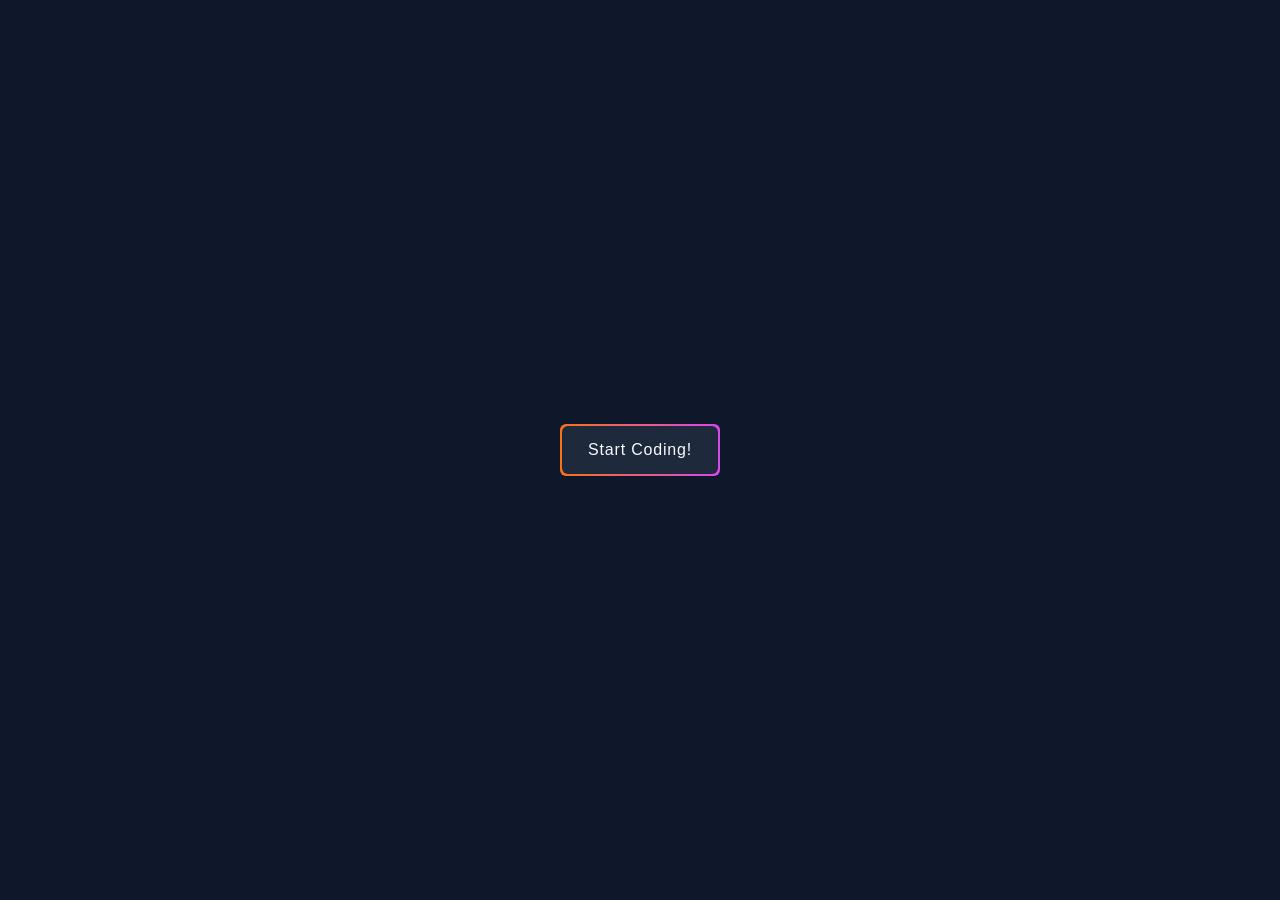
==== challenge-02/index.html @ 614b496f "feat" style button with gradient border hover effects" ====
<!DOCTYPE html>
<html lang="en">
<head>
    <meta charset="UTF-8">
    <meta name="viewport" content="width=device-width, initial-scale=1.0">
    <title>Challenge 2</title>
    <link rel="stylesheet" href="./style.css">
</head>
<body>

    <main class="page">
        <div class="button-border">
            <button class="coding-btn">Start Coding!</button>
        </div>
    </main>


    <script src="./script.js"></script>
</body>
</html>
---- challenge-02/style.css ----
:root {
  --bg: #0f172a; /* main background */
  --surface: #1e293b; /* cards / buttons */
  --text: #f8fafc; /* main text */
  --muted: #cbd5e1; /* secondary text */
  --accent: #8b5cf6; /* accent color */
  --border: rgba(148, 163, 184, 0.2);

  --radius: 6px;
}

*,
*::before,
*::after {
  box-sizing: border-box;
}

body {
  margin: 0;
  font-family: system-ui, sans-serif;
  background-color: var(--bg);
  color: var(--text);
}

.page {
  min-height: 100vh;
  display: grid;
  place-items: center;
}

.coding-btn {
  background: var(--surface);
  color: var(--text);
  border: 1px solid transparent;
  padding: 0.9rem 1.6rem;
  font-size: 1rem;
  letter-spacing: 0.05em;
  cursor: pointer;
  border-radius: var(--radius);
  transition: all 0.2s ease;
}

.coding-btn:hover {
  border-color: var(--accent);
  box-shadow: 0 0 12px rgba(139, 92, 246, 0.4);
  transform: translateY(-2px);
}

.coding-btn:active {
  transform: translateY(0);
}

.coding-btn:focus-visible {
  outline: 2px solid var(--accent);
  outline-offset: 3px;
}

.button-border {
  background: linear-gradient(90deg, #f97316, #d946ef);
  padding: 2px;
  display: inline-block;
  border-radius: 6px;
  transition: transform 0.2s ease;
}

.button-border:hover {
  transform: scale(1.05);
  box-shadow: 0 0 20px rgba(217, 70, 239, 0.5);
}
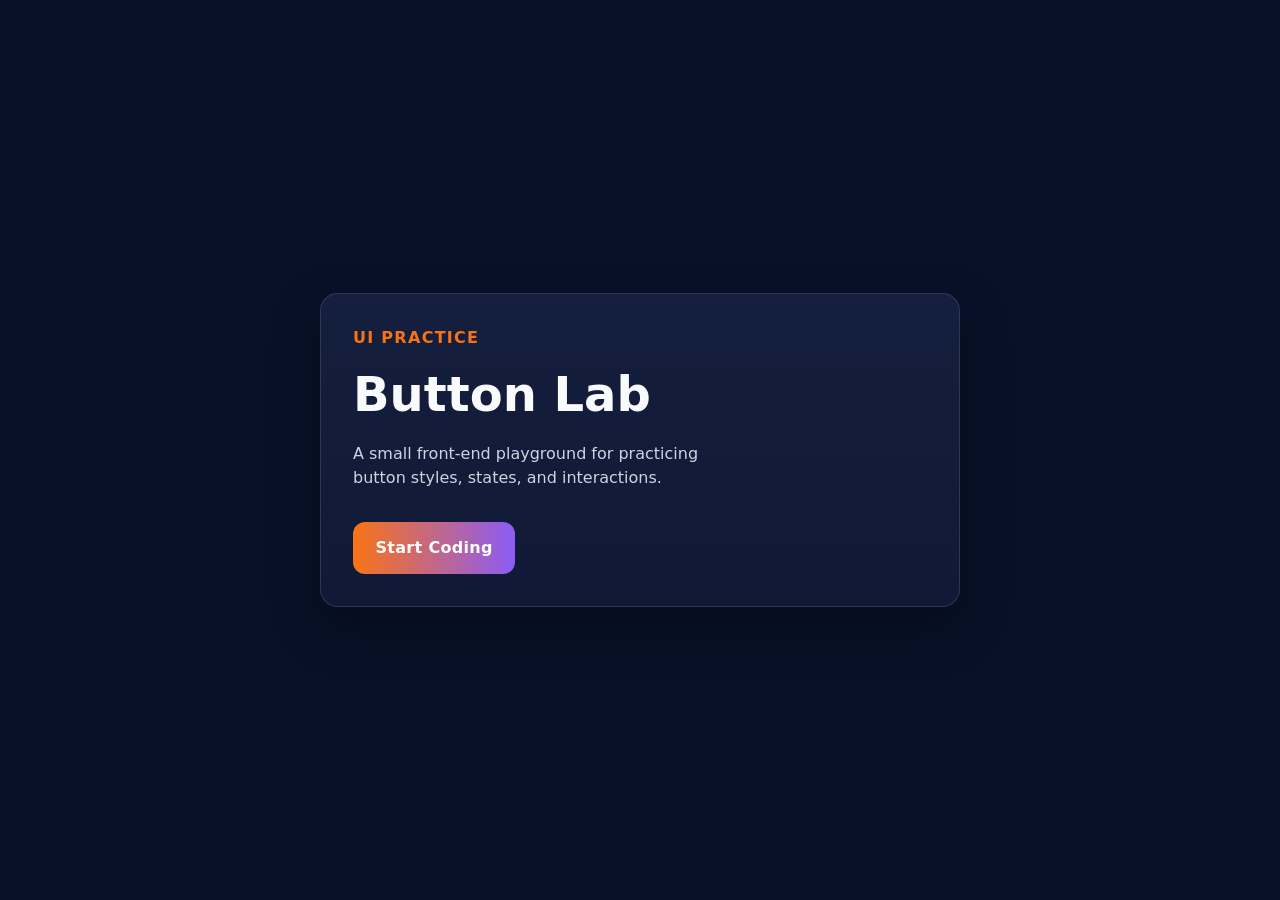
==== commit fd508824: "feat: Build Button Lab layout and base button" ====
--- a/challenge-02/index.html
+++ b/challenge-02/index.html
@@ -9,10 +9,24 @@
 <body>
 
     <main class="page">
+        <section class="button-lab">
+            <p class="eyebrow">UI Practice</p>
+            <h1>Button Lab</h1>
+            <p class="intro">
+                A small front-end playground for practicing button styles, states, and interactions.
+            </p>
+
+            <div class="button-row">
+                <button class="btn btn-primary">Start Coding</button>
+            </div>
+        </section>
+    </main>
+
+    <!-- <main class="page">
         <div class="button-border">
             <button class="coding-btn">Start Coding!</button>
         </div>
-    </main>
+    </main> -->
 
 
     <script src="./script.js"></script>
--- a/challenge-02/style.css
+++ b/challenge-02/style.css
@@ -1,12 +1,15 @@
 :root {
-  --bg: #0f172a; /* main background */
-  --surface: #1e293b; /* cards / buttons */
-  --text: #f8fafc; /* main text */
-  --muted: #cbd5e1; /* secondary text */
-  --accent: #8b5cf6; /* accent color */
+  --bg: #081128;
+  --surface: #101a36;
+  --surface-2: #16203f;
+  --text: #f8fafc;
+  --muted: #cbd5e1;
+  --accent: #8b5cf6;
+  --accent-2: #f97316;
   --border: rgba(148, 163, 184, 0.2);
 
-  --radius: 6px;
+  --radius: 18px;
+  --container: 40rem;
 }
 
 *,
@@ -18,52 +21,72 @@
 body {
   margin: 0;
   font-family: system-ui, sans-serif;
-  background-color: var(--bg);
+  line-height: 1.5;
+  background: var(--bg);
   color: var(--text);
+}
+
+button {
+  font: inherit;
 }
 
 .page {
   min-height: 100vh;
   display: grid;
   place-items: center;
+  padding: 1.5rem;
 }
 
-.coding-btn {
-  background: var(--surface);
-  color: var(--text);
-  border: 1px solid transparent;
-  padding: 0.9rem 1.6rem;
-  font-size: 1rem;
-  letter-spacing: 0.05em;
-  cursor: pointer;
+.button-lab {
+  width: min(100%, var(--container));
+  background: linear-gradient(
+    180deg,
+    rgba(22, 32, 63, 0.95),
+    rgba(16, 26, 54, 0.98)
+  );
+  border: 1px solid var(--border);
   border-radius: var(--radius);
-  transition: all 0.2s ease;
+  padding: 2rem;
+  box-shadow: 0 20px 50px rgba(0, 0, 0, 0.35);
 }
 
-.coding-btn:hover {
-  border-color: var(--accent);
-  box-shadow: 0 0 12px rgba(139, 92, 246, 0.4);
-  transform: translateY(-2px);
+.eyebrow {
+  margin: 0 0 0.5rem;
+  color: var(--accent-2);
+  font-size: 0.875;
+  font-weight: 700;
+  letter-spacing: 0.08em;
+  text-transform: uppercase;
 }
 
-.coding-btn:active {
-  transform: translateY(0);
+h1 {
+  margin: 0;
+  font-size: clamp(2rem, 5vw, 3rem);
 }
 
-.coding-btn:focus-visible {
-  outline: 2px solid var(--accent);
-  outline-offset: 3px;
+.intro {
+  margin: 0.75rem 0 0;
+  max-width: 38ch;
+  color: var(--muted);
 }
 
-.button-border {
-  background: linear-gradient(90deg, #f97316, #d946ef);
-  padding: 2px;
-  display: inline-block;
-  border-radius: 6px;
-  transition: transform 0.2s ease;
+.button-row {
+  margin-top: 2rem;
+  display: flex;
+  flex-wrap: wrap;
+  gap: 1rem;
 }
 
-.button-border:hover {
-  transform: scale(1.05);
-  box-shadow: 0 0 20px rgba(217, 70, 239, 0.5);
+.btn {
+  border: none;
+  border-radius: 12px;
+  padding: 0.9rem 1.4rem;
+  font-weight: 700;
+  letter-spacing: 0.02em;
+  cursor: pointer;
 }
+
+.btn-primary {
+  background: linear-gradient(90deg, var(--accent-2), var(--accent));
+  color: white;
+}
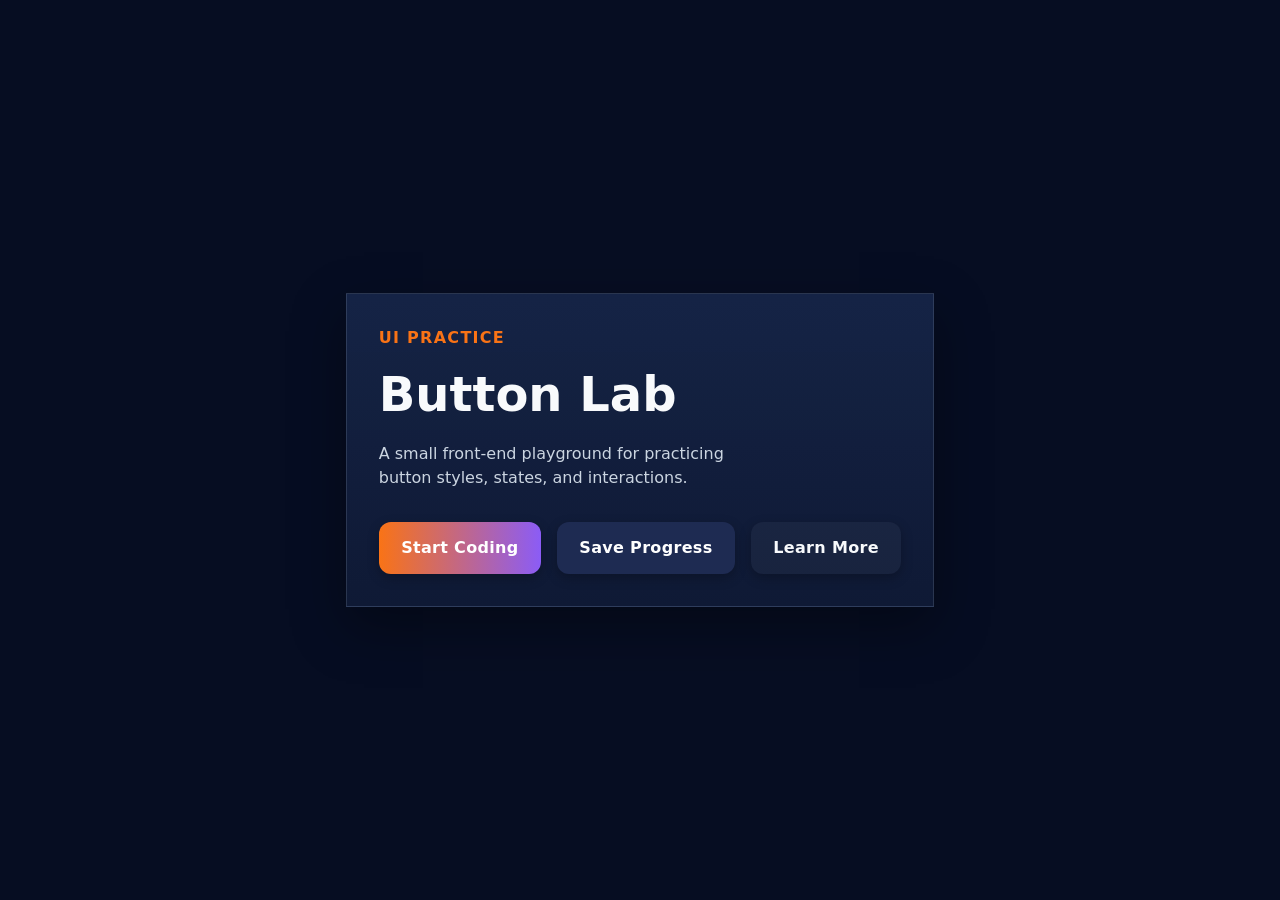
==== commit b7f02ac0: "style: refine button colors and contrast" ====
--- a/challenge-02/index.html
+++ b/challenge-02/index.html
@@ -18,6 +18,8 @@
 
             <div class="button-row">
                 <button class="btn btn-primary">Start Coding</button>
+                <button class="btn btn-secondary">Save Progress</button>
+                <button class="btn btn-ghost">Learn More</button>
             </div>
         </section>
     </main>
--- a/challenge-02/style.css
+++ b/challenge-02/style.css
@@ -1,15 +1,15 @@
 :root {
-  --bg: #081128;
-  --surface: #101a36;
-  --surface-2: #16203f;
+  --bg: #060d22; /* darker */
+  --surface: #0f1a35; /* slightly lighter */
+  --surface-2: #162447; /* even lighter for buttons */
+
   --text: #f8fafc;
   --muted: #cbd5e1;
+
   --accent: #8b5cf6;
   --accent-2: #f97316;
+
   --border: rgba(148, 163, 184, 0.2);
-
-  --radius: 18px;
-  --container: 40rem;
 }
 
 *,
@@ -41,8 +41,8 @@
   width: min(100%, var(--container));
   background: linear-gradient(
     180deg,
-    rgba(22, 32, 63, 0.95),
-    rgba(16, 26, 54, 0.98)
+    rgba(22, 36, 71, 0.95),
+    rgba(15, 26, 53, 0.98)
   );
   border: 1px solid var(--border);
   border-radius: var(--radius);
@@ -84,9 +84,26 @@
   font-weight: 700;
   letter-spacing: 0.02em;
   cursor: pointer;
+  box-shadow: 0 4px 12px rgba(0, 0, 0, 0.25);
 }
 
 .btn-primary {
   background: linear-gradient(90deg, var(--accent-2), var(--accent));
-  color: white;
-}+  color: #fff;
+}
+
+.btn-secondary {
+  background: #1e2b52;
+  color: #fff;
+  border-color: rgba(148, 163, 184, 0.25);
+}
+
+.btn-ghost {
+  background: rgba(255, 255, 255, 0.04);
+  color: var(--text);
+  border-color: rgba(148, 163, 184, 0.2);
+}
+
+.btn:hover {
+  transform: translateY(-1px);
+}
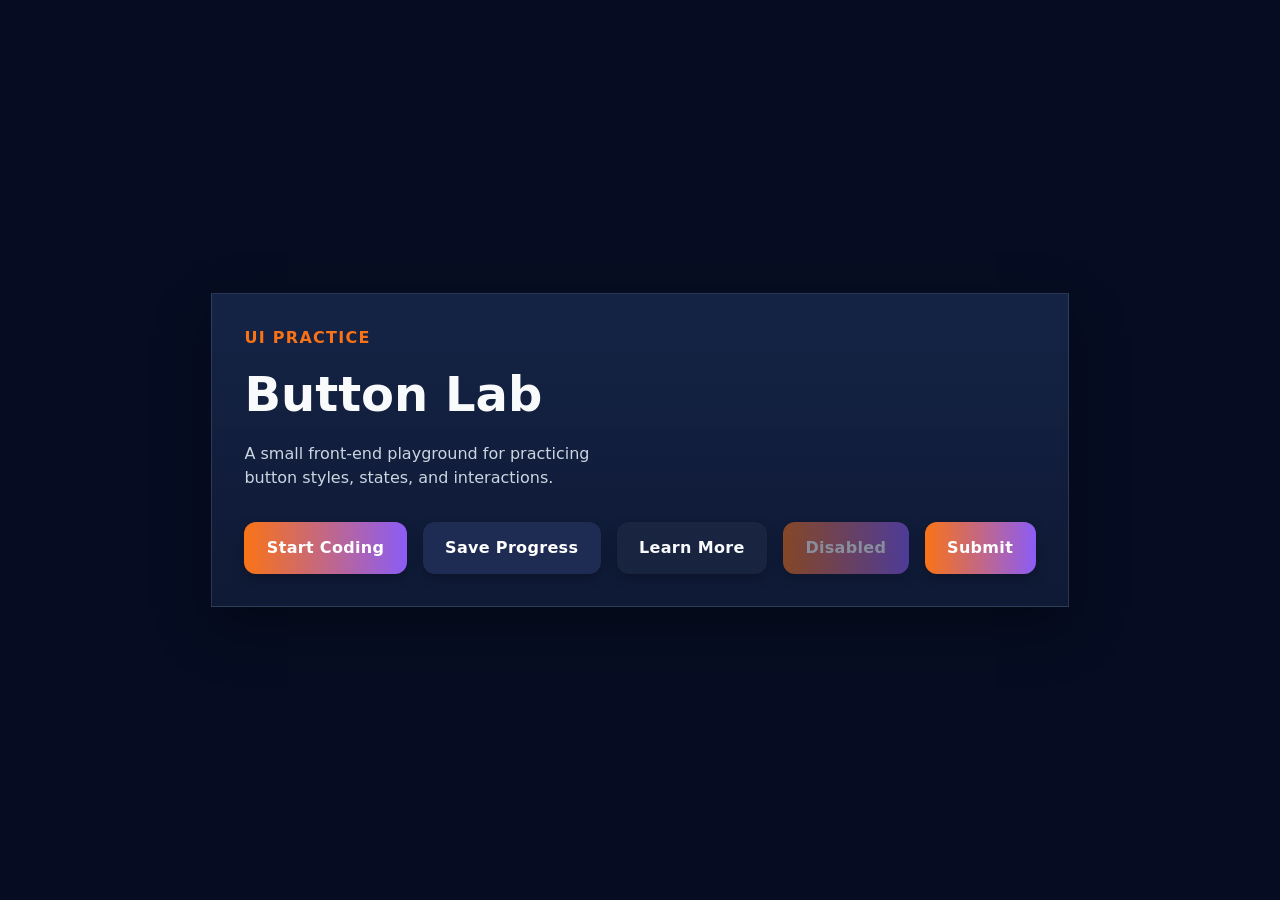
==== commit a1581e70: "feat: add disabled and loading button states" ====
--- a/challenge-02/index.html
+++ b/challenge-02/index.html
@@ -1,36 +1,32 @@
-<!DOCTYPE html>
+<!doctype html>
 <html lang="en">
-<head>
-    <meta charset="UTF-8">
-    <meta name="viewport" content="width=device-width, initial-scale=1.0">
+  <head>
+    <meta charset="UTF-8" />
+    <meta name="viewport" content="width=device-width, initial-scale=1.0" />
     <title>Challenge 2</title>
-    <link rel="stylesheet" href="./style.css">
-</head>
-<body>
+    <link rel="stylesheet" href="./style.css" />
+  </head>
+  <body>
+    <main class="page">
+      <section class="button-lab">
+        <p class="eyebrow">UI Practice</p>
+        <h1>Button Lab</h1>
+        <p class="intro">
+          A small front-end playground for practicing button styles, states, and
+          interactions.
+        </p>
 
-    <main class="page">
-        <section class="button-lab">
-            <p class="eyebrow">UI Practice</p>
-            <h1>Button Lab</h1>
-            <p class="intro">
-                A small front-end playground for practicing button styles, states, and interactions.
-            </p>
+        <div class="button-row">
+          <button class="btn btn-primary">Start Coding</button>
+          <button class="btn btn-secondary">Save Progress</button>
+          <button class="btn btn-ghost">Learn More</button>
 
-            <div class="button-row">
-                <button class="btn btn-primary">Start Coding</button>
-                <button class="btn btn-secondary">Save Progress</button>
-                <button class="btn btn-ghost">Learn More</button>
-            </div>
-        </section>
+          <button class="btn btn-primary" disabled>Disabled</button>
+          <button class="btn btn-primary" id="loadBtn">Submit</button>
+        </div>
+      </section>
     </main>
 
-    <!-- <main class="page">
-        <div class="button-border">
-            <button class="coding-btn">Start Coding!</button>
-        </div>
-    </main> -->
-
-
     <script src="./script.js"></script>
-</body>
-</html>+  </body>
+</html>
--- a/challenge-02/style.css
+++ b/challenge-02/style.css
@@ -92,10 +92,18 @@
   color: #fff;
 }
 
+.btn-primary:hover {
+  filter: brightness(1.06);
+}
+
 .btn-secondary {
   background: #1e2b52;
   color: #fff;
   border-color: rgba(148, 163, 184, 0.25);
+}
+
+.btn-secondary:hover {
+  background: #243663;
 }
 
 .btn-ghost {
@@ -104,6 +112,30 @@
   border-color: rgba(148, 163, 184, 0.2);
 }
 
+.btn-ghost:hover {
+  background: rgba(255, 255, 255, 0.08);
+}
+
 .btn:hover {
   transform: translateY(-1px);
 }
+
+.btn:active {
+  transform: translateY(0);
+}
+
+.btn:focus-visible {
+  outline: 3px solid rgba(249, 115, 22, 0.45);
+  outline-offset: 3px;
+}
+
+.btn:disabled {
+  opacity: 0.5;
+  cursor: not-allowed;
+  transform: none;
+}
+
+.btn.loading {
+  opacity: 0.7;
+  cursor: wait;
+}
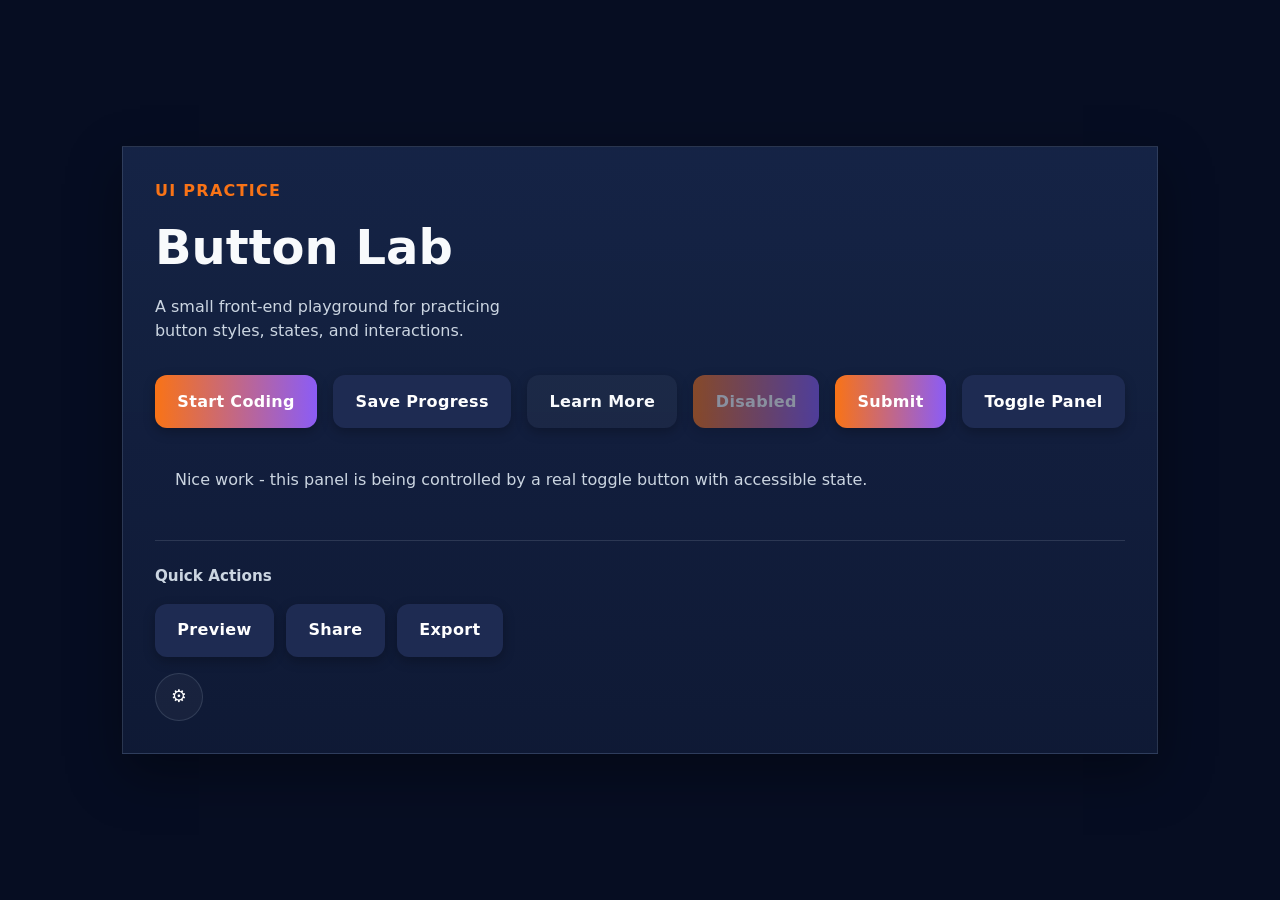
==== commit f1a62004: "feat: add button group and accessible icon button" ====
--- a/challenge-02/index.html
+++ b/challenge-02/index.html
@@ -17,12 +17,34 @@
         </p>
 
         <div class="button-row">
-          <button class="btn btn-primary">Start Coding</button>
+          <button class="btn btn-primary" id="code-btn">Start Coding</button>
           <button class="btn btn-secondary">Save Progress</button>
           <button class="btn btn-ghost">Learn More</button>
 
           <button class="btn btn-primary" disabled>Disabled</button>
-          <button class="btn btn-primary" id="loadBtn">Submit</button>
+          <button class="btn btn-primary" id="load-btn">Submit</button>
+          <button class="btn btn-secondary" id="toggleBtn" aria-pressed="false">
+            Toggle Panel
+          </button>
+        </div>
+
+        <div class="info-panel" id="infoPanel">
+          <p>
+            Nice work - this panel is being controlled by a real toggle button
+            with accessible state.
+          </p>
+        </div>
+
+        <div class="button-group-demo">
+            <p class="group-label">Quick Actions</p>
+
+            <div class="button-group">
+                <button class="btn btn-secondary">Preview</button>
+                <button class="btn btn-secondary">Share</button>
+                <button class="btn btn-secondary">Export</button>
+            </div>
+
+            <button class="icon-btn" aria-label="Open settings">⚙️</button>
         </div>
       </section>
     </main>
--- a/challenge-02/style.css
+++ b/challenge-02/style.css
@@ -139,3 +139,69 @@
   opacity: 0.7;
   cursor: wait;
 }
+
+.info-panel {
+  margin-top: 1.5rem;
+  padding: 1rem 1.25rem;
+  background: 1px solid var(--border);
+  border-radius: 14px;
+  color: var(--muted);
+}
+
+.info-panel p {
+  margin: 0;
+}
+
+.btn[aria-pressed='true'] {
+  background: #243663;
+  border-color: rgba(148, 163, 184, 0.35);
+  color: #fff;
+}
+
+.button-group-demo {
+  margin-top: 2rem;
+  padding-top: 1.5rem;
+  border-top: 1px solid var(--border);
+}
+
+.group-label {
+  margin: 0 0 1rem;
+  color: var(--muted);
+  font-size: 0.95rem;
+  font-weight: 600;
+}
+
+.button-group {
+  display: flex;
+  flex-wrap: wrap;
+  gap: 0.75rem;
+}
+
+.icon-btn {
+  margin-top: 1rem;
+  width: 3rem;
+  aspect-ratio: 1;
+  border: 1px solid var(--border);
+  border-radius: 50%;
+  background: rgba(255, 255, 255, 0.04);
+  color: #fff;
+  font: inherit;
+  font-size: 1.1rem;
+  cursor: pointer;
+  transition: background-color 0.2s ease, transform 0.2s ease,
+    border-color 0.2s ease;
+}
+
+.icon-btn:hover {
+  background: rgba(255, 255, 255, 0.08);
+  transform: translateY(-2px);
+}
+
+.icon-btn:active {
+  transform: translateY(0);
+}
+
+.icon-btn:focus-visible {
+  outline: 3px solid rgba(249, 115, 22, 0.45);
+  outline-offset: 3px;
+}
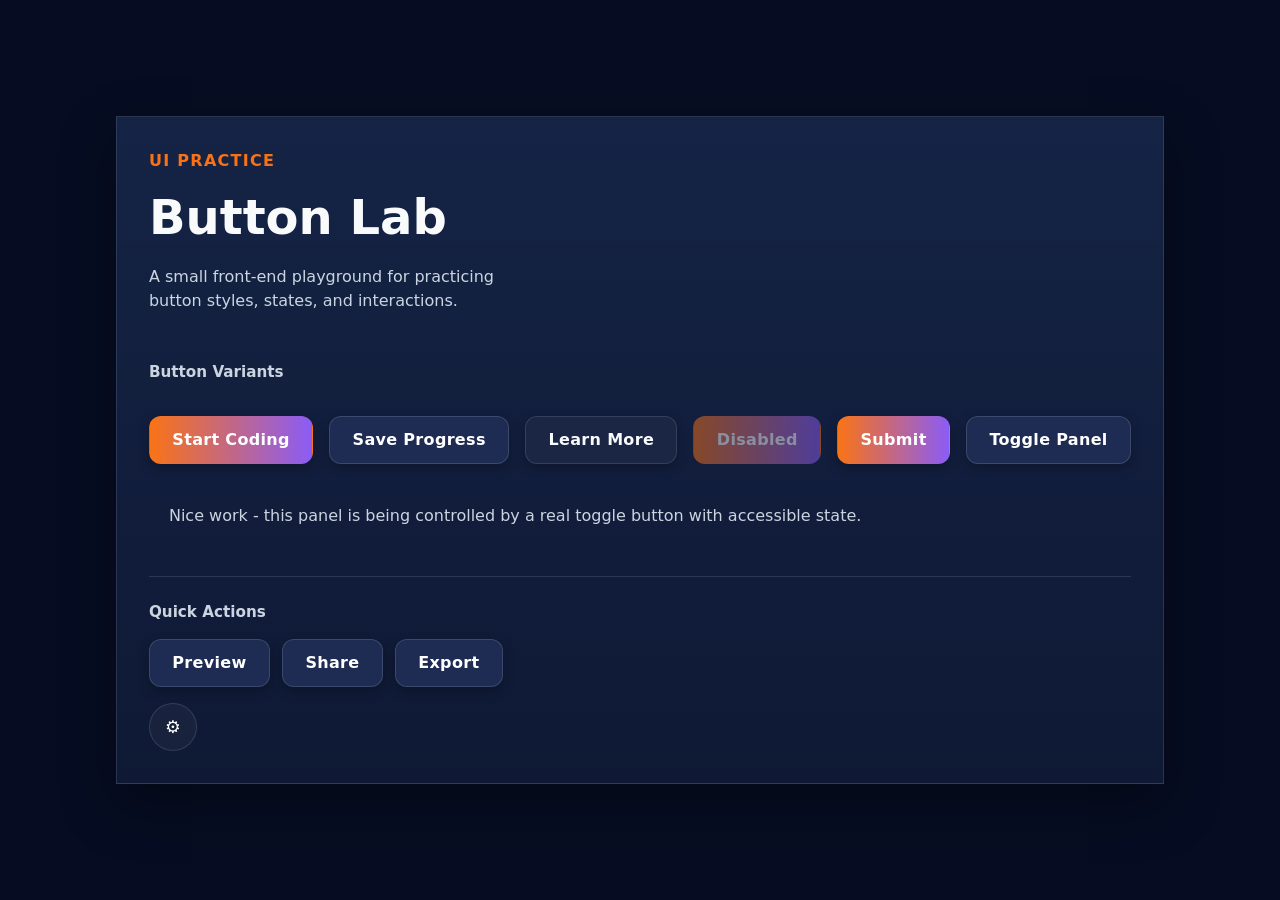
==== commit 374e2ec6: "style: polish Button Lab layout and responsiveness" ====
--- a/challenge-02/index.html
+++ b/challenge-02/index.html
@@ -15,7 +15,7 @@
           A small front-end playground for practicing button styles, states, and
           interactions.
         </p>
-
+        <p class="group-label">Button Variants</p>
         <div class="button-row">
           <button class="btn btn-primary" id="code-btn">Start Coding</button>
           <button class="btn btn-secondary">Save Progress</button>
@@ -36,15 +36,15 @@
         </div>
 
         <div class="button-group-demo">
-            <p class="group-label">Quick Actions</p>
+          <p class="group-label">Quick Actions</p>
 
-            <div class="button-group">
-                <button class="btn btn-secondary">Preview</button>
-                <button class="btn btn-secondary">Share</button>
-                <button class="btn btn-secondary">Export</button>
-            </div>
+          <div class="button-group">
+            <button class="btn btn-secondary">Preview</button>
+            <button class="btn btn-secondary">Share</button>
+            <button class="btn btn-secondary">Export</button>
+          </div>
 
-            <button class="icon-btn" aria-label="Open settings">⚙️</button>
+          <button class="icon-btn" aria-label="Open settings">⚙️</button>
         </div>
       </section>
     </main>
--- a/challenge-02/style.css
+++ b/challenge-02/style.css
@@ -68,6 +68,7 @@
   margin: 0.75rem 0 0;
   max-width: 38ch;
   color: var(--muted);
+  margin-bottom: 3rem;
 }
 
 .button-row {
@@ -78,13 +79,26 @@
 }
 
 .btn {
-  border: none;
+  min-height: 3rem;
+  display: inline-flex;
+  align-items: center;
+  justify-content: center;
+  border: 1px solid transparent;
   border-radius: 12px;
   padding: 0.9rem 1.4rem;
+  font: inherit;
   font-weight: 700;
   letter-spacing: 0.02em;
+  line-height: 1;
   cursor: pointer;
   box-shadow: 0 4px 12px rgba(0, 0, 0, 0.25);
+  transition:
+    background-color 0.2s ease,
+    border-color 0.2s ease,
+    color 0.2s ease,
+    transform 0.2s ease,
+    filter 0.2s ease,
+    opacity 0.2s ease;
 }
 
 .btn-primary {
@@ -133,6 +147,7 @@
   opacity: 0.5;
   cursor: not-allowed;
   transform: none;
+  box-shadow: none;
 }
 
 .btn.loading {
@@ -188,7 +203,9 @@
   font: inherit;
   font-size: 1.1rem;
   cursor: pointer;
-  transition: background-color 0.2s ease, transform 0.2s ease,
+  transition:
+    background-color 0.2s ease,
+    transform 0.2s ease,
     border-color 0.2s ease;
 }
 
@@ -204,4 +221,20 @@
 .icon-btn:focus-visible {
   outline: 3px solid rgba(249, 115, 22, 0.45);
   outline-offset: 3px;
-}+}
+
+@media (max-width: 40rem) {
+  .button-lab {
+    padding: 1.5rem;
+  }
+
+  .button-row,
+  .button-group {
+    gap: 0.75rem;
+  }
+
+  .btn {
+    width: 100%;
+    justify-content: center;
+  }
+}
